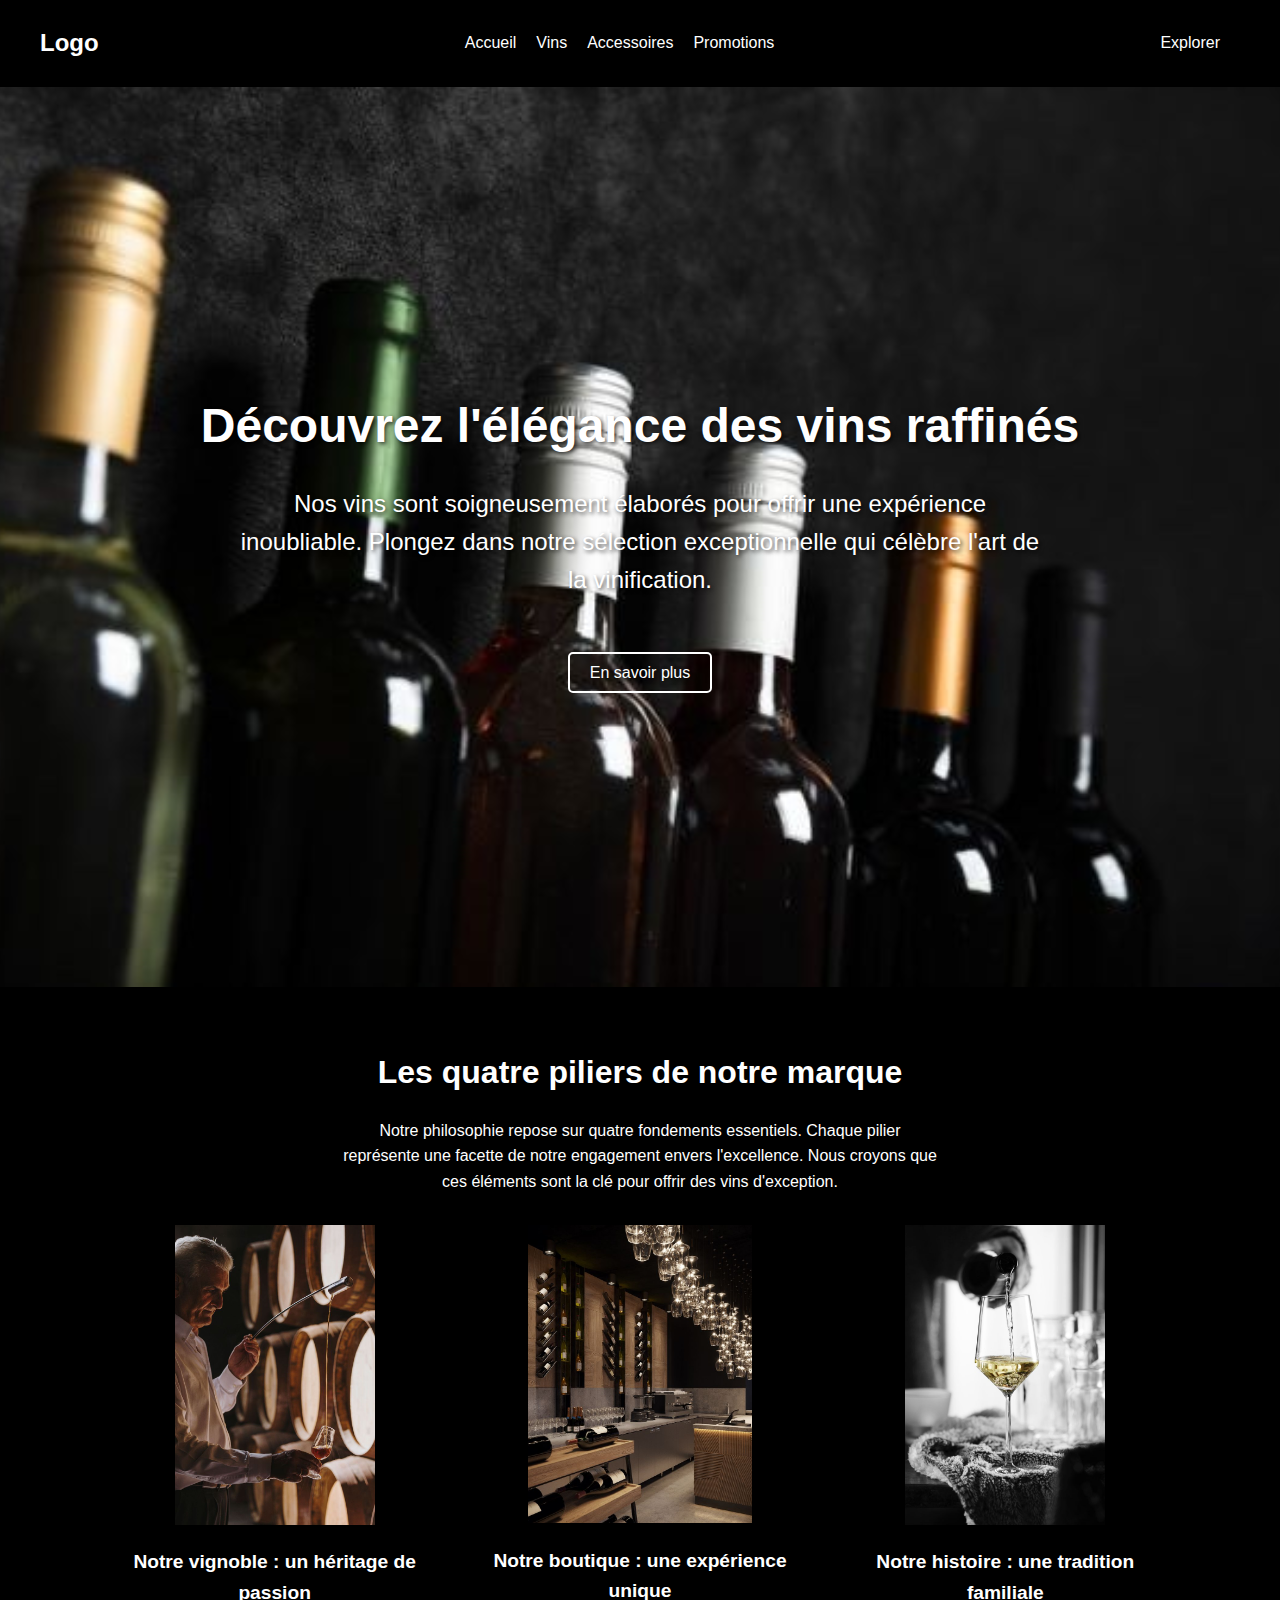
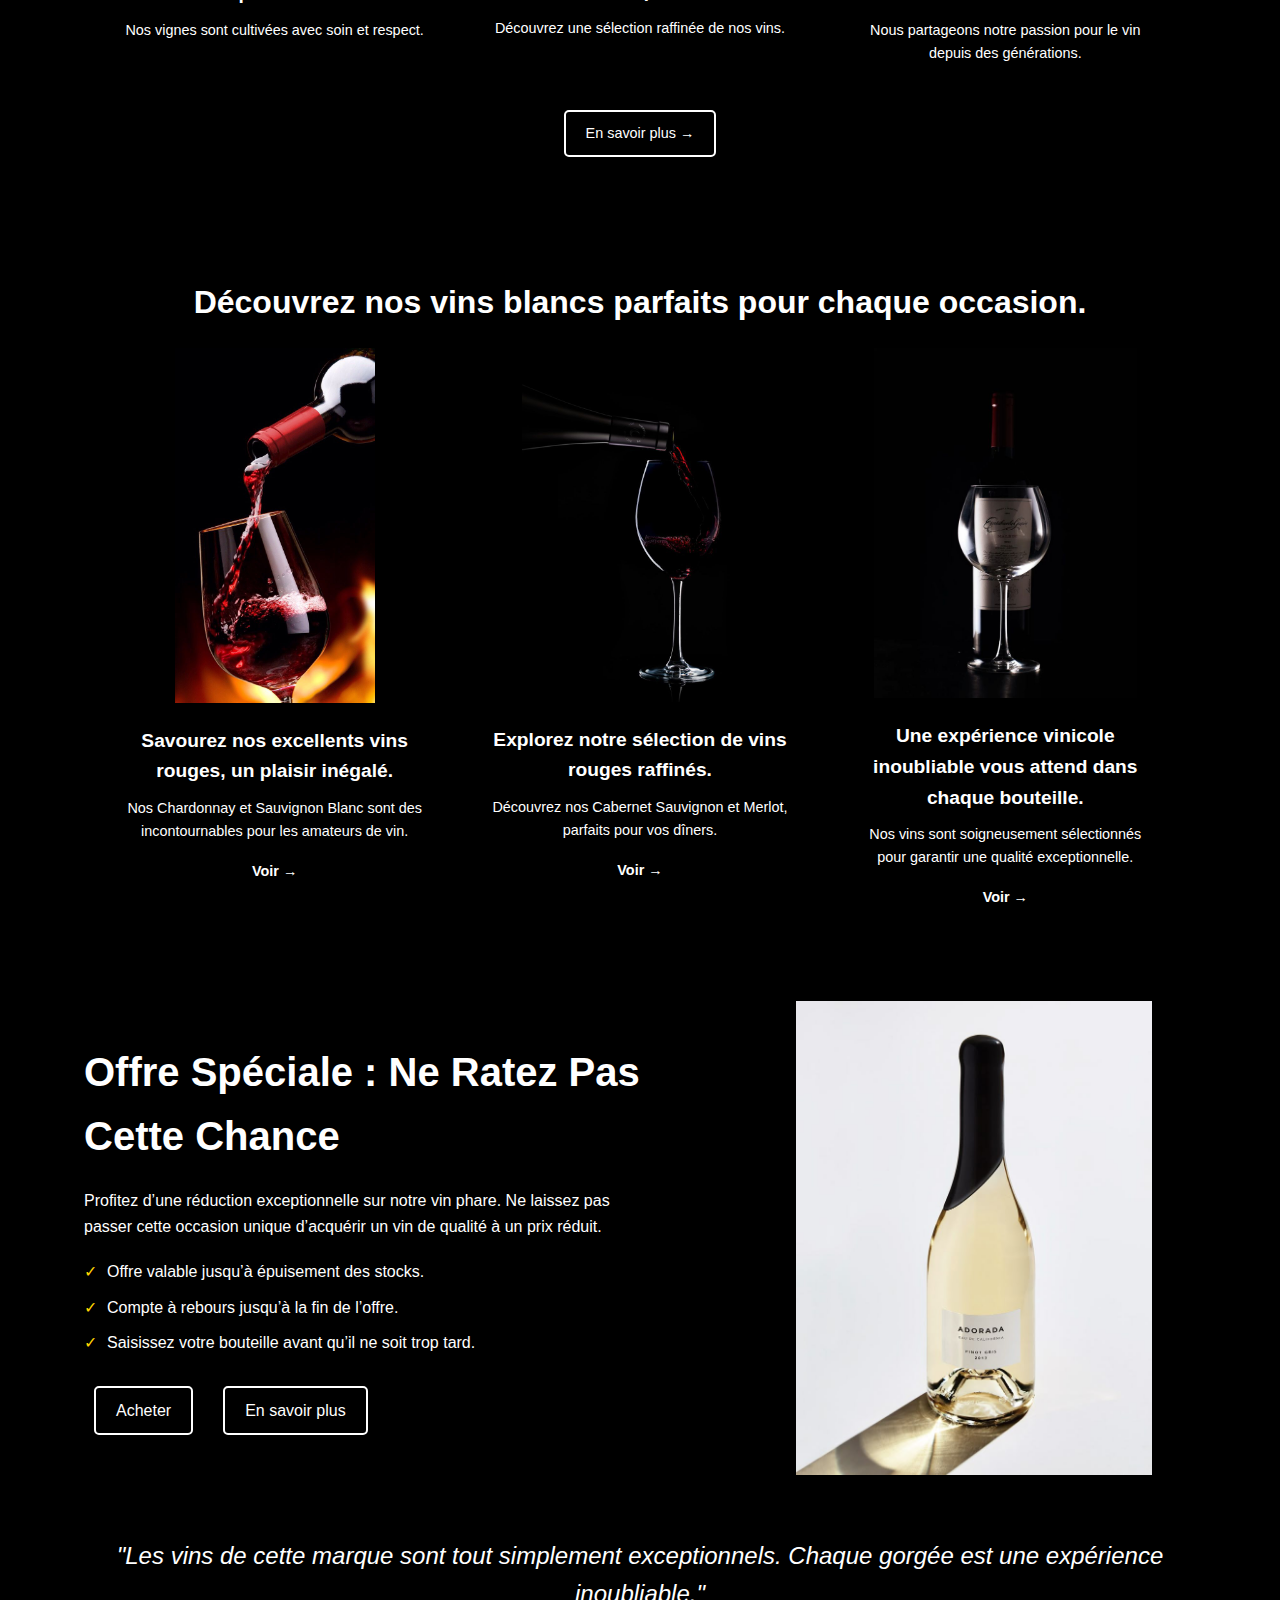
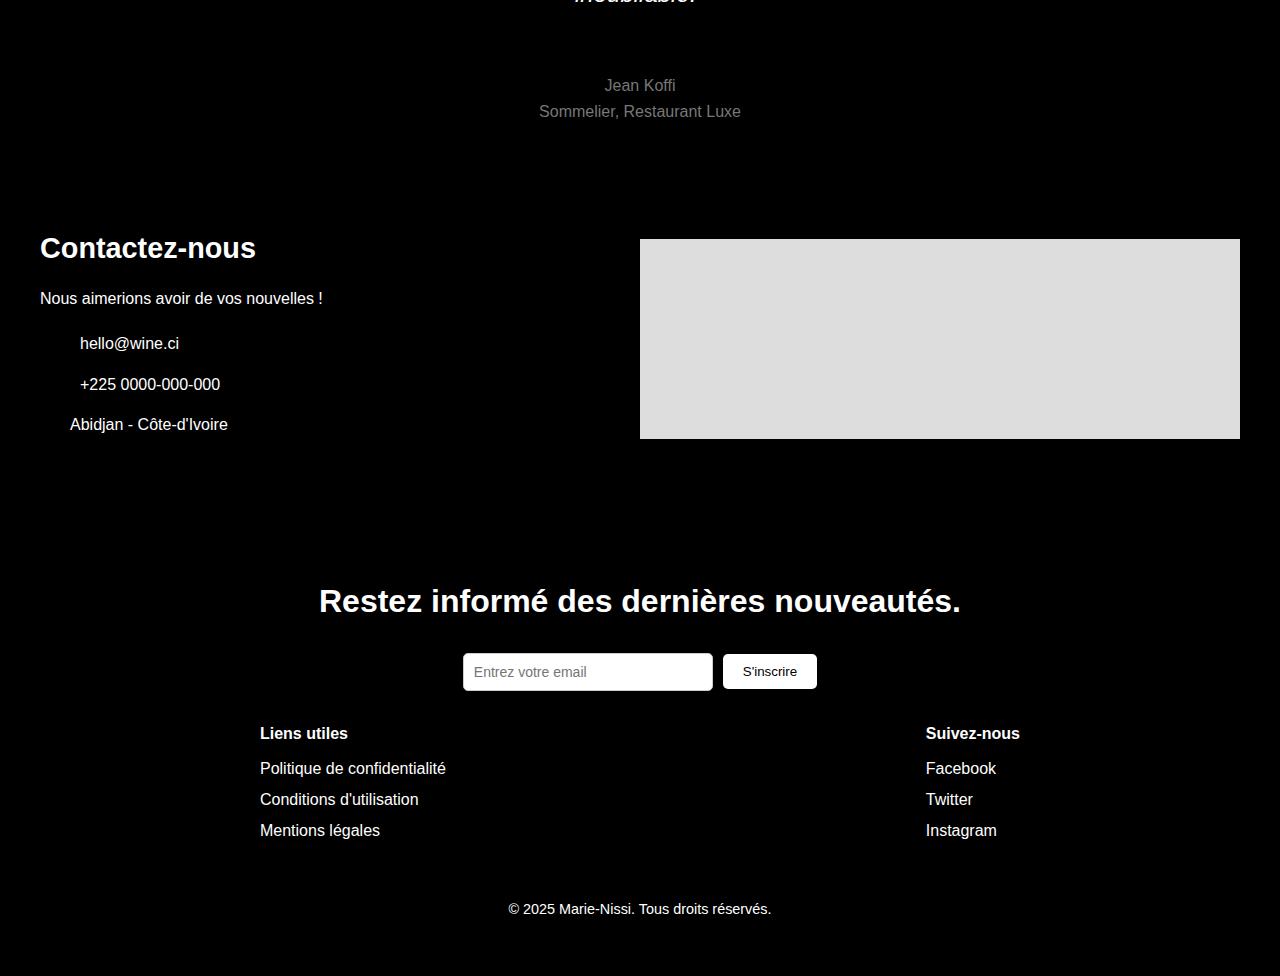
==== index.html @ 71a6948e "projet terminer" ====
<!DOCTYPE html>
<html lang="fr">
<head>
    <meta charset="UTF-8">
    <meta name="viewport" content="width=device-width, initial-scale=1.0">
    <title>Wine Country</title>
    <link rel="stylesheet" href="style.css">
</head>
<body>
    <header>
        <div class="logo" style="color: white;">Logo</div>
        <nav>
            <a href="#">Accueil</a>
            <a href="#">Vins</a>
            <a href="#">Accessoires</a>
            <a href="#">Promotions</a>
        </nav>
        <a href="#" class="btn-explorer">Explorer</a>
    </header>

    <section class="hero">
        <h1>Découvrez l'élégance des vins raffinés</h1>
        <p>Nos vins sont soigneusement élaborés pour offrir une expérience inoubliable. Plongez dans notre sélection exceptionnelle qui célèbre l'art de la vinification.</p>
        <div class="buttons">
            <a href="#">En savoir plus</a>
        </div>
    </section>


    <section class="pillars">
        <div class="container">
            <h2 style="color: white;">Les quatre piliers de notre marque</h2>
            <p class="intro">
                Notre philosophie repose sur quatre fondements essentiels. Chaque pilier représente une facette de notre engagement envers l'excellence. Nous croyons que ces éléments sont la clé pour offrir des vins d'exception.
            </p>
            <div class="pillars-grid">
                <div class="pillar">
                    <img src="images/v2.jpg" alt="Icône Vignoble" class="icon" style="width: 200px;">
                    <h3 style="color: white;">Notre vignoble : un héritage de passion</h3>
                    <p>Nos vignes sont cultivées avec soin et respect.</p>
                </div>
                <div class="pillar">
                    <img src="images/v4.jpg" alt="Icône Boutique" class="icon" style="width: 224px;">
                    <h3 style="color: white;">Notre boutique : une expérience unique</h3>
                    <p>Découvrez une sélection raffinée de nos vins.</p>
                </div>
                <div class="pillar">
                    <img src="images/v1jpg.jpg" alt="Icône Histoire" class="icon" style="width: 200px;">
                    <h3 style="color: white;">Notre histoire : une tradition familiale</h3>
                    <p>Nous partageons notre passion pour le vin depuis des générations.</p>
                </div>
            </div>
            <div class="buttons">
                <a href="#" class="btn">En savoir plus &rarr;</a>
            </div>
        </div>
    </section>


    <section class="wine-section">
        <div class="container">
            <h2 style="color: white;">Découvrez nos vins blancs parfaits pour chaque occasion.</h2>
            <div class="wine-grid">
                <div class="wine-card">
                    <img src="images/1.jpg" alt="Icône Vin Rouge" class="icon" style="width: 200px;">
                    <h3 style="color: white;">Savourez nos excellents vins rouges, un plaisir inégalé.</h3>
                    <p>Nos Chardonnay et Sauvignon Blanc sont des incontournables pour les amateurs de vin.</p>
                    <a href="#" class="buy-link">Voir &rarr;</a>
                </div>
                <div class="wine-card">
                    <img src="images/2.jpg" alt="Icône Vin Raffiné" class="icon" style="width: 236px;">
                    <h3 style="color: white;">Explorez notre sélection de vins rouges raffinés.</h3>
                    <p>Découvrez nos Cabernet Sauvignon et Merlot, parfaits pour vos dîners.</p>
                    <a href="#" class="buy-link">Voir &rarr;</a>
                </div>
                <div class="wine-card">
                    <img src="images/3.jpg" alt="Icône Expérience Vinicole" class="icon" style="width: 263px;">
                    <h3 style="color: white;">Une expérience vinicole inoubliable vous attend dans chaque bouteille.</h3>
                    <p>Nos vins sont soigneusement sélectionnés pour garantir une qualité exceptionnelle.</p>
                    <a href="#" class="buy-link">Voir &rarr;</a>
                </div>
            </div>
        </div>
    </section>
    

    <div class="container">
        <section class="promotion">
            <div class="text">
                <h1>Offre Spéciale : Ne Ratez Pas Cette Chance</h1>
                <p>Profitez d’une réduction exceptionnelle sur notre vin phare. Ne laissez pas passer cette occasion unique d’acquérir un vin de qualité à un prix réduit.</p>
                <ul>
                    <li>Offre valable jusqu’à épuisement des stocks.</li>
                    <li>Compte à rebours jusqu’à la fin de l’offre.</li>
                    <li>Saisissez votre bouteille avant qu’il ne soit trop tard.</li>
                </ul>
                <div class="buttons">
                    <a href="#">Acheter</a>
                    <a href="#">En savoir plus</a>
                </div>
            </div>
            <div class="image">
                <img src="images/vinblanc.jpg" alt="Description de l'image" />
            </div>
        </section> <br><br>

        <section class="testimonial">
            <blockquote style="color: white;">
                "Les vins de cette marque sont tout simplement exceptionnels. Chaque gorgée est une expérience inoubliable."
            </blockquote>
            <footer>Jean Koffi<br>Sommelier, Restaurant Luxe</footer>
        </section>
    </div>


    <section class="contact-section">
        <div class="contact-details">
          <h2 style="color: white;">Contactez-nous</h2>
          <p style="color: white;">Nous aimerions avoir de vos nouvelles !</p>
          <ul>
            <li>
                <svg xmlns="http://www.w3.org/2000/svg" viewBox="0 0 24 24" fill="white">
                    <path d="M21.5 21.5h-19v-19h19v19zm-9.5-6c-.828 0-1.5-.672-1.5-1.5s.672-1.5 1.5-1.5 1.5.672 1.5 1.5-.672 1.5-1.5 1.5zm4.985-7.429c-.148-.083-.289-.166-.421-.249-.455-.282-1.022-.428-1.593-.428-.745 0-1.463.29-2.03.845-.464.457-.786 1.083-.896 1.762-.038.232-.057.459-.057.688 0 .792.249 1.561.71 2.147.282.365.646.67 1.067.899.247.139.501.259.76.356.375.145.765.218 1.165.218.735 0 1.475-.278 2.045-.825.442-.435.77-1.054.896-1.755.052-.256.079-.511.079-.765-.001-.78-.246-1.548-.706-2.128-.276-.358-.623-.656-1.028-.884z"/>
                </svg>
              <a href="mailto:hello@wine.ci" style="color: white;">hello@wine.ci</a>
            </li>
            <li>
              <svg xmlns="http://www.w3.org/2000/svg" viewBox="0 0 24 24">
                <path d="M17.016 17.016c-.828 0-1.563.234-2.203.703l-1.828-1.828c.469-.641.703-1.375.703-2.203 0-.234-.047-.469-.141-.703l2.297-2.297c.141.047.375.094.609.094.703 0 1.375-.281 1.875-.781s.75-1.172.75-1.875-.281-1.375-.75-1.875-1.172-.75-1.875-.75-1.375.281-1.875.75-.75 1.172-.75 1.875c0 .234.047.469.094.609l-2.297 2.297c-.234-.094-.469-.141-.703-.141-.828 0-1.563.234-2.203.703l-1.828-1.828c.469-.641.703-1.375.703-2.203 0-1.781-1.219-3-3-3-1.781 0-3 1.219-3 3s1.219 3 3 3c.828 0 1.563-.234 2.203-.703l1.828 1.828c-.469.641-.703 1.375-.703 2.203 0 1.781 1.219 3 3 3 1.781 0 3-1.219 3-3 0-.828-.234-1.563-.703-2.203l1.828-1.828c.641.469 1.375.703 2.203.703 1.781 0 3-1.219 3-3 0-1.781-1.219-3-3-3zm0 0"/>
              </svg>
              <a href="tel:+2250000000000" style="color: white;">+225 0000-000-000</a>
            </li>
            <li>
              <svg xmlns="http://www.w3.org/2000/svg" viewBox="0 0 24 24">
                <path d="M12 2c-5.523 0-10 4.477-10 10s4.477 10 10 10 10-4.477 10-10-4.477-10-10-10zm0 2c4.411 0 8 3.589 8 8s-3.589 8-8 8-8-3.589-8-8 3.589-8 8-8zm-.5 3c-1.104 0-2 .896-2 2s.896 2 2 2 2-.896 2-2-.896-2-2-2zm-3.5 8c0 1.5 3 2.25 3 2.25s3-.75 3-2.25c0-1.5-3-1.75-3-1.75s-3 .25-3 1.75z"/>
              </svg>
              <span style="color: white;">Abidjan - Côte-d'Ivoire</span>
            </li>
          </ul>
        </div>
        <div class="contact-map">
          <iframe 
            src="https://www.google.com/maps/embed?pb=!1m18!1m12!1m3!1d1989.555914515678!2d-4.0079136!3d5.3364848!2m3!1f0!2f0!3f0!3m2!1i1024!2i768!4f13.1!3m3!1m2!1s0xdb4f07f67b34493%3A0x5cf2b3a10acb6fcf!2sAbidjan%2C%20C%C3%B4te%20d&#39;Ivoire!5e0!3m2!1sen!2sci!4v1673827682206!5m2!1sen!2sci" 
            width="100%" 
            height="300" 
            style="border:0;" 
            allowfullscreen="" 
            loading="lazy">
          </iframe>
        </div>
    </section>

    <footer>
        <div class="newsletter">
          <h3>Abonnez-vous à notre newsletter</h3>
          <h1>Restez informé des dernières nouveautés.</h1><br>
          <form action="#">
            <input type="email" placeholder="Entrez votre email" required />
            <button type="submit">S'inscrire</button>
          </form>
        </div>
      
        <div class="footer-links">
          <div class="policies">
            <h4>Liens utiles</h4>
            <ul>
              <li><a href="#">Politique de confidentialité</a></li>
              <li><a href="#">Conditions d'utilisation</a></li>
              <li><a href="#">Mentions légales</a></li>
            </ul>
          </div>
          <div class="socials">
            <h4>Suivez-nous</h4>
            <ul>
              <li><a href="#" target="_blank">Facebook</a></li>
              <li><a href="#" target="_blank">Twitter</a></li>
              <li><a href="#" target="_blank">Instagram</a></li>
            </ul>
          </div>
        </div>
      
        <div class="footer-bottom">
          <p>&copy; 2025 Marie-Nissi. Tous droits réservés.</p>
        </div>
    </footer>
</body>
</html>
---- style.css ----
* {
    margin: 0;
    padding: 0;
    box-sizing: border-box;
}

body {
    font-family: Arial, sans-serif;
    line-height: 1.6;
    color: #fff;
    background-color: #000;
}

header {
    display: flex;
    justify-content: space-between;
    align-items: center;
    padding: 20px 40px;
    background-color: #000;
    border-bottom: 1px solid #000;
}

header .logo {
    font-size: 24px;
    font-weight: bold;
}

header nav {
    display: flex;
    gap: 20px;
}

header nav a {
    text-decoration: none;
    color: #fff;
    font-size: 16px;
}

header nav a:hover {
    text-decoration: underline;
}

header .btn-explorer {
    background-color: #000;
    color: #fff;
    padding: 10px 20px;
    text-decoration: none;
    font-size: 16px;
    border-radius: 5px;
}

header .btn-explorer:hover {
    background-color: #000;
}

.hero {
    position: relative;
    background-image: url('images/f1.jpg'); /* Remplace 'image.jpg' par l'URL de ton image */
    background-size: cover;
    background-position: center;
    color: white;
    text-align: center;
    padding: 50px 20px;
    height: 100vh; /* Ajuste la hauteur en fonction de ton design */
    display: flex;
    flex-direction: column;
    justify-content: center;
    align-items: center;
}

.hero h1 {
    font-size: 3rem;
    margin-bottom: 20px;
    text-shadow: 2px 2px 4px rgba(0, 0, 0, 0.7);
}

.hero p {
    font-size: 1.5rem;
    margin-bottom: 30px;
    text-shadow: 2px 2px 4px rgba(0, 0, 0, 0.7);
    max-width: 800px;
}

.buttons a {
    text-decoration: none;
    padding: 10px 20px;
    margin: 0 10px;
    border: 2px solid white;
    color: white;
    border-radius: 5px;
    text-shadow: 2px 2px 4px rgba(0, 0, 0, 0.7);
    transition: background-color 0.3s, color 0.3s;
}

.buttons a:hover {
    background-color: white;
    color: black;
}


.pillars {
    padding: 40px 20px;
    text-align: center;
    background-color: #000;
    color: white;
}

.container {
    max-width: 1200px;
    margin: 0 auto;
}

h2 {
    font-size: 2rem;
    margin-bottom: 10px;
}

.intro {
    max-width: 600px;
    margin: 0 auto 30px;
    font-size: 1rem;
    color: #fff;
}

.pillars-grid {
    display: flex;
    justify-content: space-around;
    flex-wrap: wrap;
    gap: 20px;
}

.pillar {
    max-width: 300px;
    text-align: center;
}

.icon {
    width: 50px;
    margin-bottom: 15px;
}

h3 {
    font-size: 1.2rem;
    margin-bottom: 10px;
}

.p {
    font-size: 0.9rem;
    color: #fff;
}

.buttons {
    margin-top: 30px;
}

.btn {
    display: inline-block;
    padding: 10px 20px;
    margin: 0 5px;
    font-size: 0.9rem;
    color: #fff;
    background-color: #000;
    text-decoration: none;
    border-radius: 4px;
    transition: background-color 0.3s;
}

.btn:hover {
    background-color: #444;
}

.wine-section {
    padding: 40px 20px;
    text-align: center;
    background-color: #000;
}

.container {
    max-width: 1200px;
    margin: 0 auto;
}

h2 {
    font-size: 2rem;
    margin-bottom: 20px;
    color: #000;
}

.wine-grid {
    display: flex;
    justify-content: space-around;
    flex-wrap: wrap;
    gap: 20px;
}

.wine-card {
    max-width: 300px;
    text-align: center;
}

.icon {
    width: 50px;
    margin-bottom: 15px;
}

h3 {
    font-size: 1.2rem;
    margin-bottom: 10px;
    color: #000;
}

p {
    font-size: 0.9rem;
    color: #fff;
    margin-bottom: 15px;
}

.buy-link {
    font-size: 0.9rem;
    color: #fff;
    text-decoration: none;
    font-weight: bold;
}

.buy-link:hover {
    text-decoration: underline;
}

.container {
    width: 90%;
    max-width: 1200px;
    margin: 0 auto;
    padding: 20px;
}

.promotion {
    display: flex;
    align-items: center;
    justify-content: space-between;
    margin-top: 50px;
}

.promotion .text {
    max-width: 50%;
}

.promotion h1 {
    font-size: 2.5rem;
    margin-bottom: 20px;
}

.promotion p {
    font-size: 1rem;
    line-height: 1.6;
    margin-bottom: 20px;
}

.promotion ul {
    margin: 20px 0;
    padding: 0;
    list-style: none;
}

.promotion ul li {
    display: flex;
    align-items: center;
    margin-bottom: 10px;
}

.promotion ul li::before {
    content: "\2713";
    color: #FFD700;
    margin-right: 10px;
}

.promotion .buttons {
    display: flex;
    gap: 10px;
}

.promotion .buttons a {
    padding: 10px 20px;
    text-decoration: none;
    color: white;
    background-color: #000;
    border-radius: 5px;
    transition: background-color 0.3s ease;
}

.promotion .buttons a:hover {
    background-color: #0056b3;
}

.promotion .image {
    width: 40%; 
    display: flex;
    align-items: center;
    justify-content: center;
    height: 300px;
}

.promotion .image img {
    width: 80%; 
    height: auto;
    object-fit: cover;
}

.testimonial {
    text-align: center;
    margin-top: 50px;
}

.testimonial blockquote {
    font-size: 1.5rem;
    font-style: italic;
    margin: 20px 0;
    color: #555;
}

.testimonial footer {
    font-size: 1rem;
    color: #777;
}

.newsletter-section, .contact-section {
    display: flex;
    flex-wrap: wrap;
    justify-content: space-between;
    align-items: center;
    padding: 40px;
    border-bottom: 1px solid #000;
}

.newsletter-section {
    background-color: #000;
}

.newsletter-text, .contact-details {
    flex: 1 1 45%;
}

.newsletter-text h2, .contact-details h2 {
    font-size: 1.8em;
    margin-bottom: 15px;
}

.newsletter-text p, .contact-details p {
    margin-bottom: 20px;
    font-size: 1em;
    color: #666;
}

.newsletter-image, .contact-map {
    flex: 1 1 45%;
    background-color: #ddd;
    height: 200px;
    display: flex;
    justify-content: center;
    align-items: center;
    color: #888;
    font-size: 1.2em;
}

.contact-details ul {
    list-style: none;
    padding: 0;
}

.contact-details li {
    margin-bottom: 15px;
    display: flex;
    align-items: center;
    font-size: 1em;
    color: #fff;
}

.contact-details li a {
    color: black;
    text-decoration: none;
    margin-left: 10px;
}

.contact-details li svg {
    width: 20px;
    height: 20px;
    margin-right: 10px;
    fill: black;
}


footer {
    background-color: #000;
    color: #fff;
    padding: 40px 20px;
    text-align: center;
    font-family: Arial, sans-serif;
}
  
footer .newsletter {
    margin-bottom: 30px;
}
  
footer .newsletter h3 {
    margin-bottom: 10px;
    font-size: 20px;
}
  
footer .newsletter p {
    font-size: 14px;
    margin-bottom: 15px;
}
  
footer .newsletter form {
    display: flex;
    justify-content: center;
    align-items: center;
    gap: 10px;
}
  
footer .newsletter input[type="email"] {
    padding: 10px;
    font-size: 14px;
    border: 1px solid #ccc;
    border-radius: 5px;
    width: 250px;
}
  
footer .newsletter button {
    padding: 10px 20px;
    background-color: #fff;
    color: #000;
    border: none;
    border-radius: 5px;
    cursor: pointer;
}
  
footer .footer-links {
    display: flex;
    justify-content: space-around;
    flex-wrap: wrap;
    margin-bottom: 30px;
    text-align: left;
}
  
footer .footer-links div {
    margin-bottom: 20px;
}
  
footer .footer-links h4 {
    margin-bottom: 10px;
    font-size: 16px;
}
  
footer .footer-links ul {
    list-style: none;
    padding: 0;
}
  
footer .footer-links ul li {
    margin-bottom: 5px;
}
  
footer .footer-links ul li a {
    color: #fff;
    text-decoration: none;
}
  
footer .footer-links ul li a:hover {
    text-decoration: underline;
}
  
footer .footer-bottom {
    font-size: 12px;
    margin-top: 20px;
}
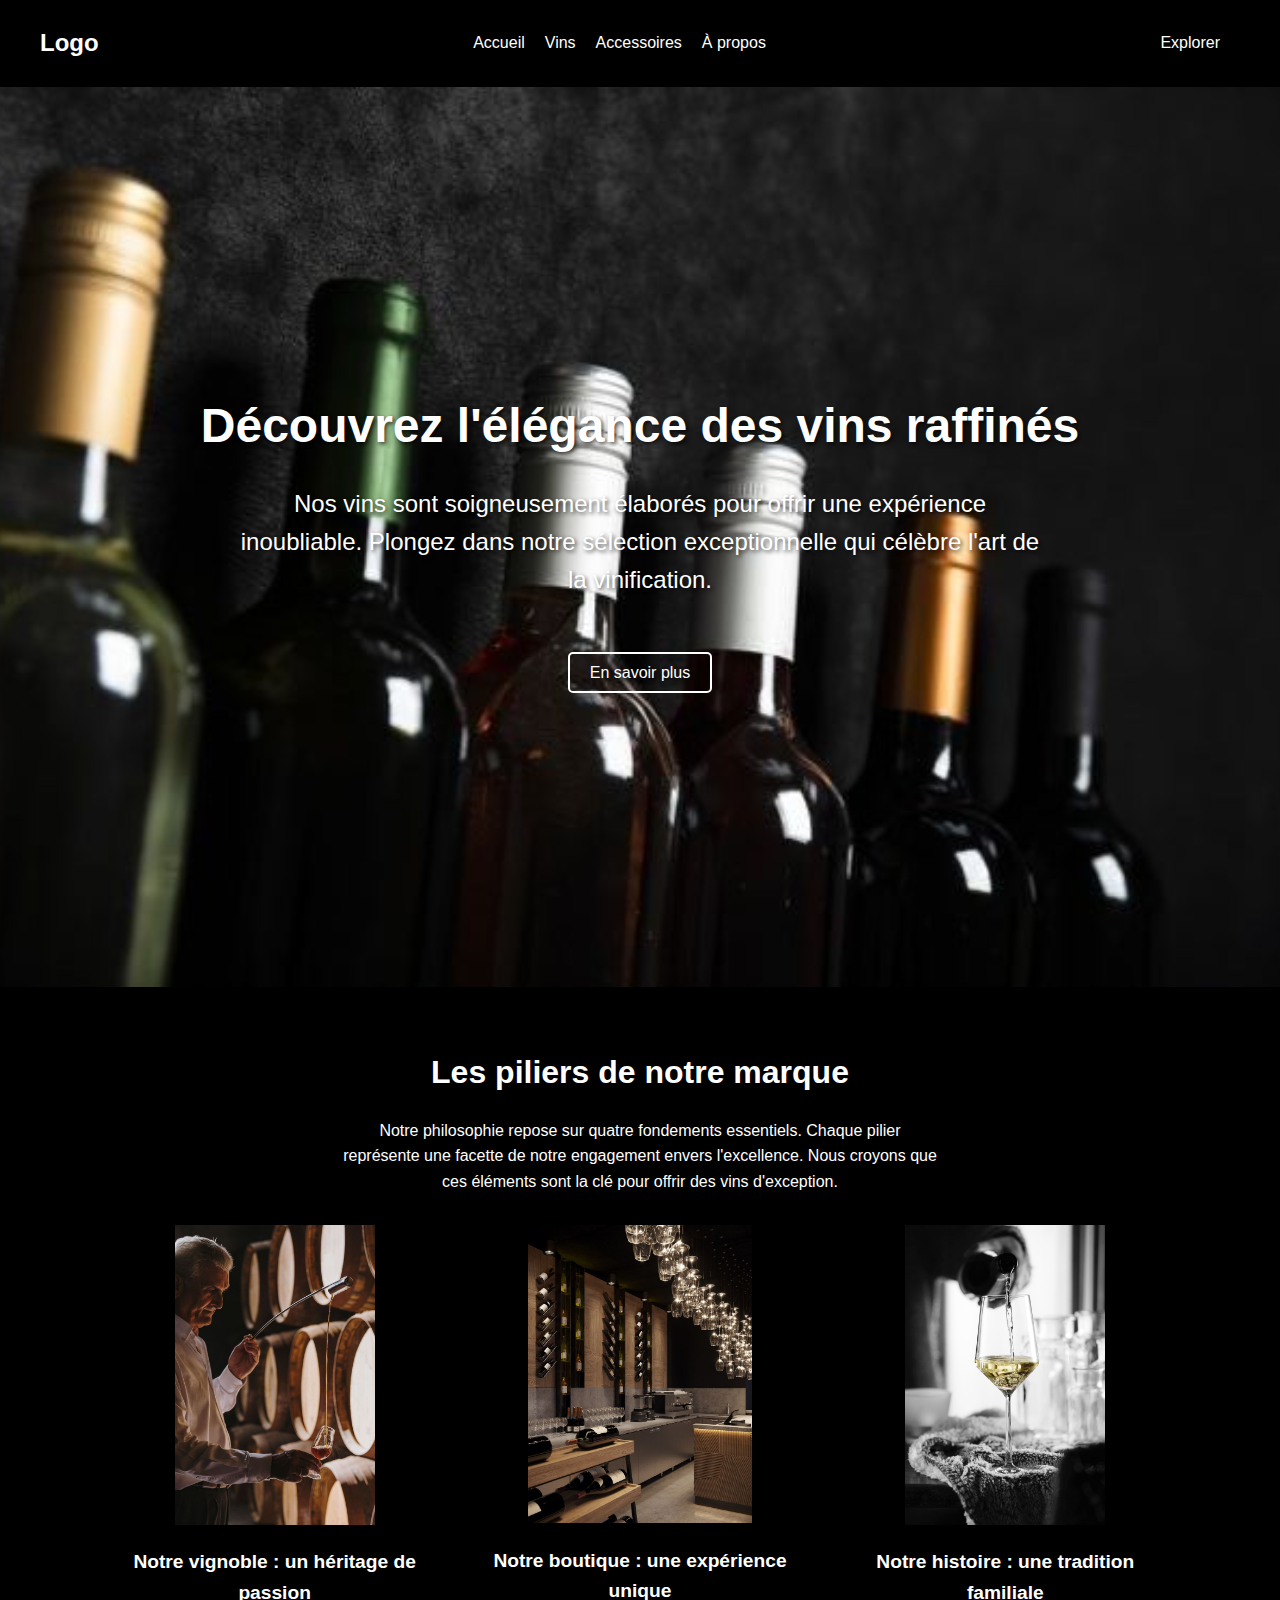
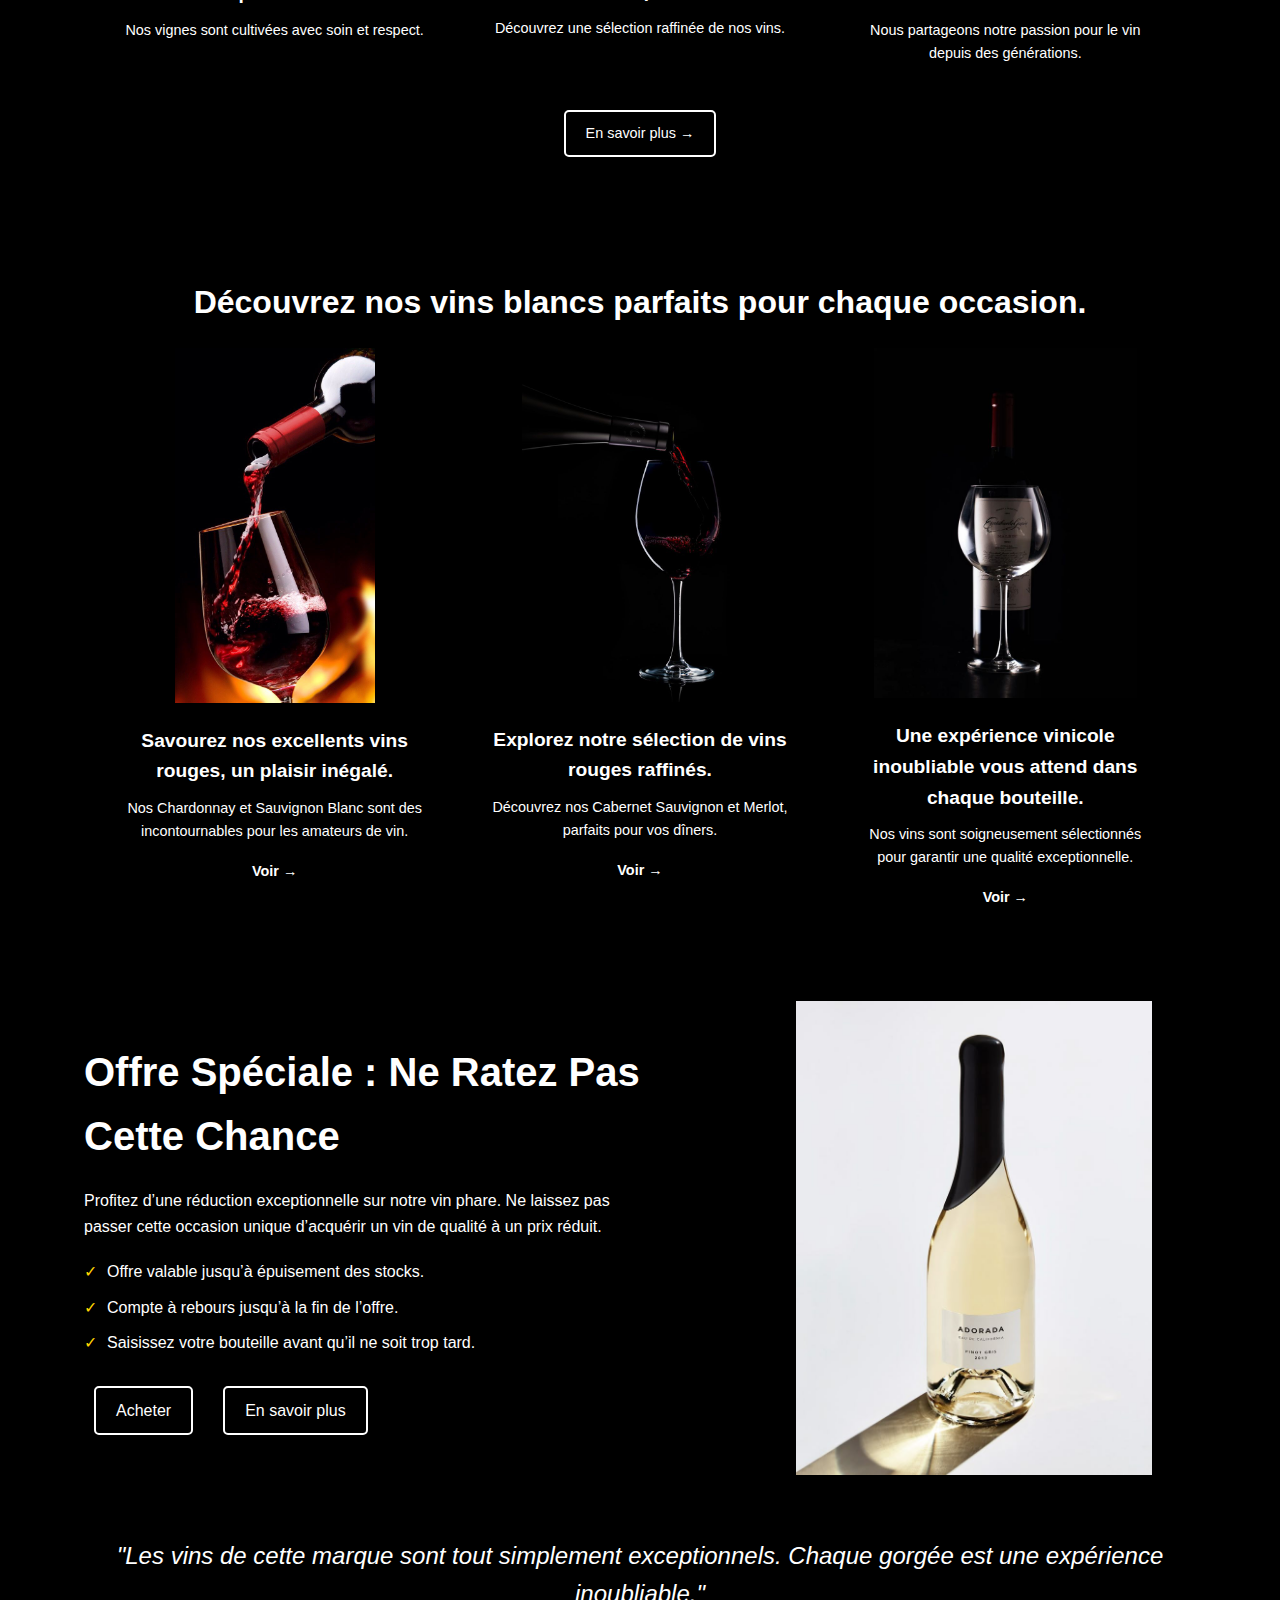
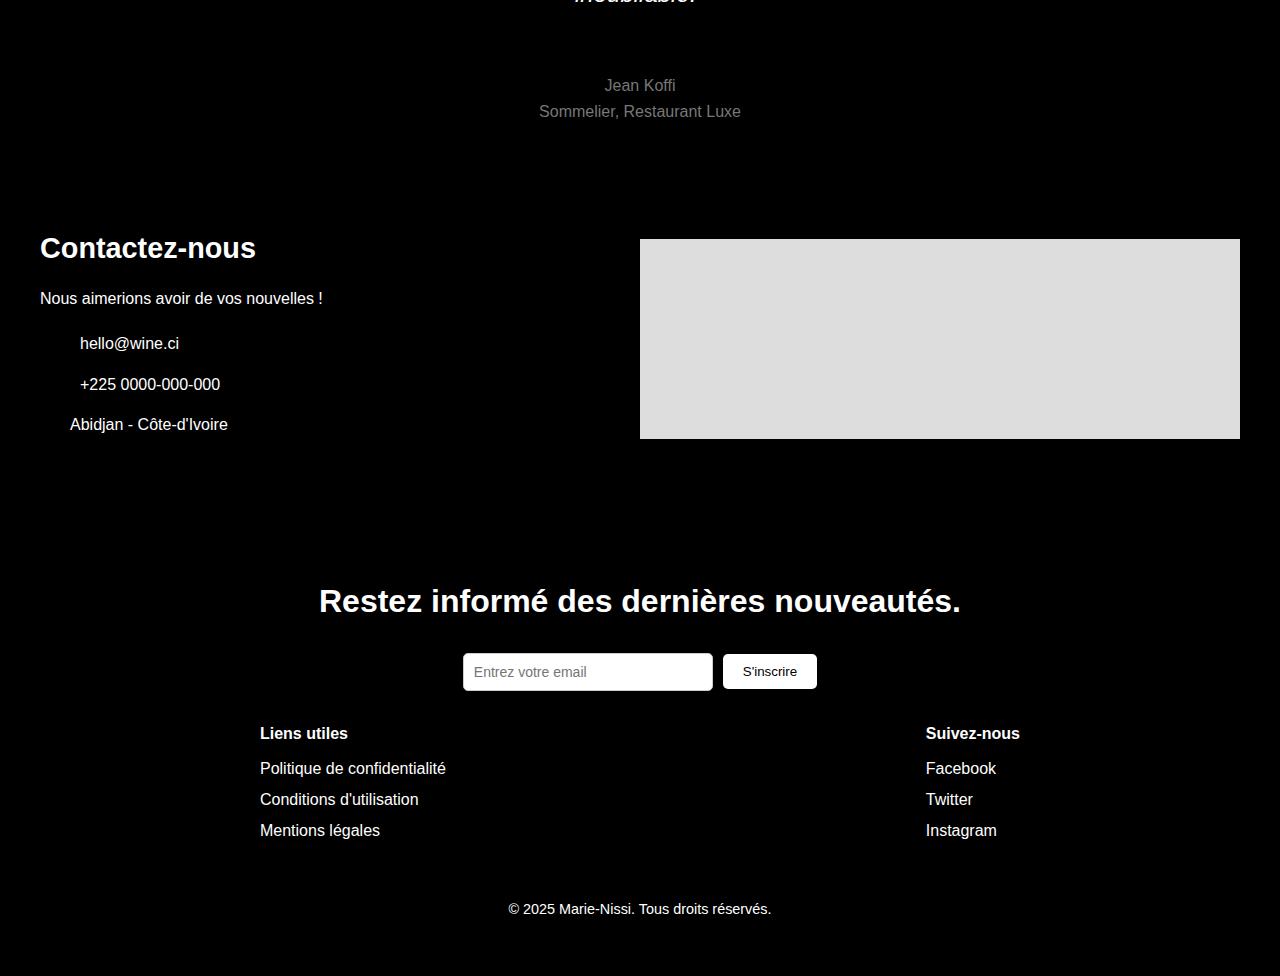
==== commit f239c989: "first commit" ====
--- a/index.html
+++ b/index.html
@@ -10,10 +10,10 @@
     <header>
         <div class="logo" style="color: white;">Logo</div>
         <nav>
-            <a href="#">Accueil</a>
-            <a href="#">Vins</a>
-            <a href="#">Accessoires</a>
-            <a href="#">Promotions</a>
+            <a href="index.html">Accueil</a>
+            <a href="vins.html">Vins</a>
+            <a href="accessoires.html">Accessoires</a>
+            <a href="apropos.html">À propos</a>
         </nav>
         <a href="#" class="btn-explorer">Explorer</a>
     </header>
@@ -29,7 +29,7 @@
 
     <section class="pillars">
         <div class="container">
-            <h2 style="color: white;">Les quatre piliers de notre marque</h2>
+            <h2 style="color: white;">Les piliers de notre marque</h2>
             <p class="intro">
                 Notre philosophie repose sur quatre fondements essentiels. Chaque pilier représente une facette de notre engagement envers l'excellence. Nous croyons que ces éléments sont la clé pour offrir des vins d'exception.
             </p>
@@ -51,7 +51,7 @@
                 </div>
             </div>
             <div class="buttons">
-                <a href="#" class="btn">En savoir plus &rarr;</a>
+                <a href="apropos.html" class="btn">En savoir plus &rarr;</a>
             </div>
         </div>
     </section>
--- a/style.css
+++ b/style.css
@@ -473,4 +473,61 @@
     font-size: 12px;
     margin-top: 20px;
 }
-  +
+
+.gallery {
+    display: flex;
+    justify-content: center;
+    gap: 20px;
+    flex-wrap: wrap;
+}
+.gallery img {
+    width: 30%;
+    border-radius: 10px;
+    box-shadow: 0 4px 8px rgba(0, 0, 0, 0.2);
+    transition: transform 0.3s ease-in-out;
+}
+
+.gallery img:hover {
+    transform: scale(1.1);
+}
+
+.section {
+    padding: 50px 0;
+}
+.galleri {
+    display: flex;
+    justify-content: center;
+    gap: 20px;
+    flex-wrap: wrap;
+}
+.galleri img {
+    width: 30%;
+    border-radius: 10px;
+    box-shadow: 0 4px 8px rgba(0, 0, 0, 0.2);
+    transition: transform 0.3s ease-in-out;
+}
+
+.galleri img:hover {
+    transform: scale(1.1);
+}
+
+.section {
+    padding: 50px 0;
+}
+.gallerie {
+    display: flex;
+    justify-content: center;
+    gap: 20px;
+    flex-wrap: wrap;
+}
+.gallerie img {
+    width: 30%;
+    border-radius: 10px;
+    box-shadow: 0 4px 8px rgba(0, 0, 0, 0.2);
+    transition: transform 0.3s ease-in-out;
+}
+.gallerie img:hover {
+    transform: scale(1.1);
+}
+
